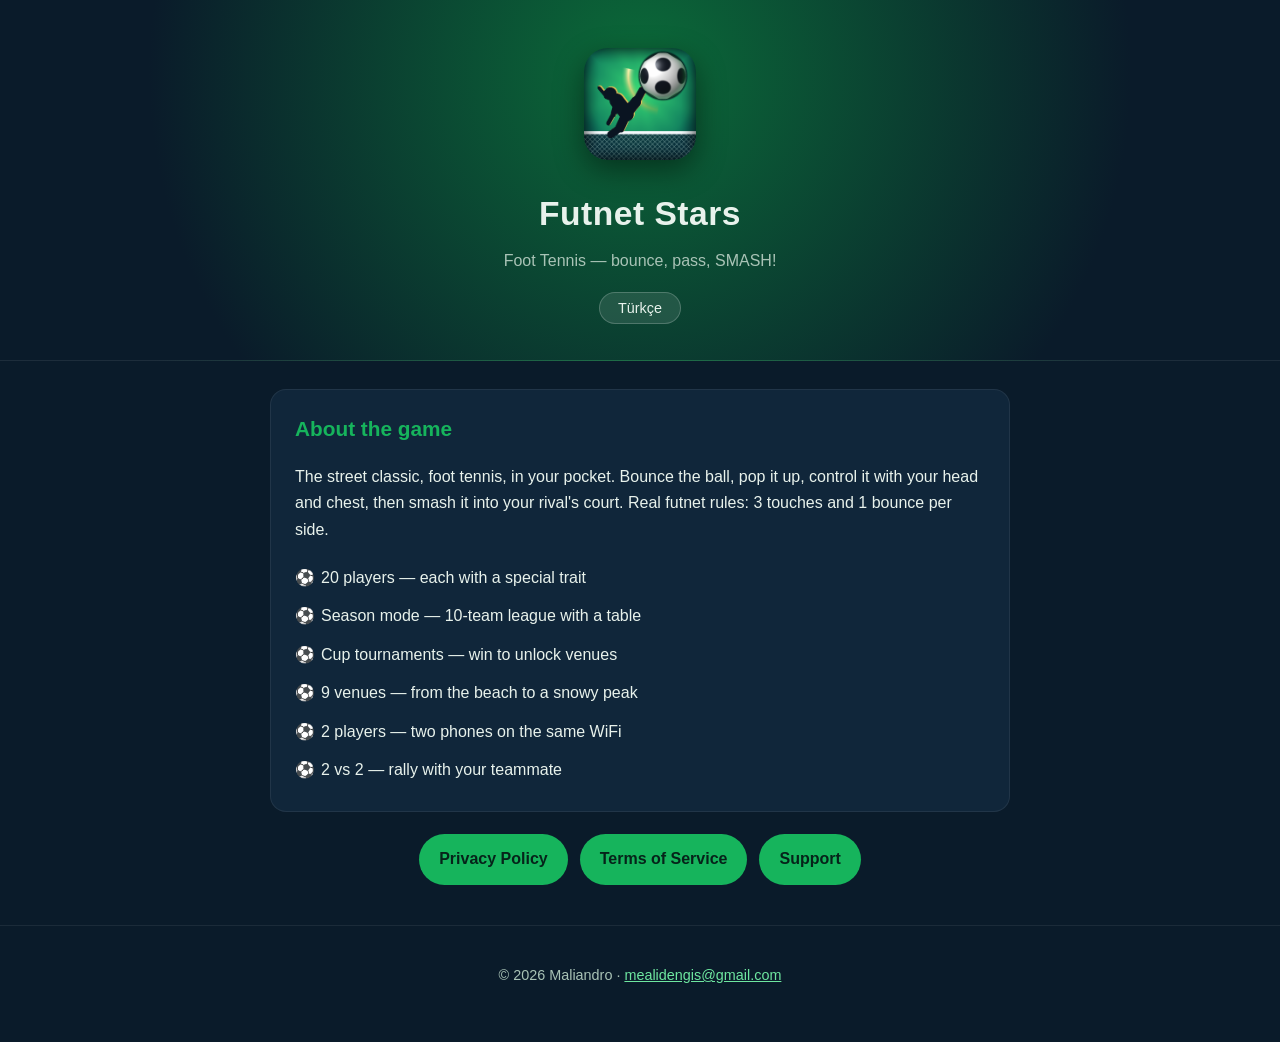
==== index.html @ ee5f4682 "Futnet Stars: gizlilik politikasi, kullanim sartlari ve destek sayfalari" ====
<!doctype html>
<html lang="tr">
<head>
<meta charset="utf-8">
<meta name="viewport" content="width=device-width, initial-scale=1">
<title>Futnet Stars — Ayak Tenisi</title>
<meta name="description" content="Futnet Stars: 3D ayak tenisi oyunu. 20 futbolcu, 9 mekan, sezon, kupalar ve 2 kişilik mod.">
<link rel="icon" href="icon.png">
<link rel="stylesheet" href="style.css">
</head>
<body>
<header class="hero">
  <img class="icon" src="icon.png" alt="Futnet Stars">
  <h1>Futnet Stars</h1>
  <p class="tag" data-tr="Ayak Tenisi — sektir, pasla, SMAÇLA!" data-en="Foot Tennis — bounce, pass, SMASH!">Ayak Tenisi — sektir, pasla, SMAÇLA!</p>
  <button id="lang" class="langbtn">English</button>
</header>

<main>
  <section class="card">
    <h2 data-tr="Oyun hakkında" data-en="About the game">Oyun hakkında</h2>
    <p data-tr="Sokakların klasiği ayak tenisi, cebinde. Topu sektir, kendine yükselt, kafan ve göğsünle kontrol et, sonra rakibin sahasına smaçla. Gerçek futnet kuralları: her tarafta 3 dokunuş, 1 sekme hakkı."
       data-en="The street classic, foot tennis, in your pocket. Bounce the ball, pop it up, control it with your head and chest, then smash it into your rival's court. Real futnet rules: 3 touches and 1 bounce per side.">
      Sokakların klasiği ayak tenisi, cebinde. Topu sektir, kendine yükselt, kafan ve göğsünle kontrol et, sonra rakibin sahasına smaçla. Gerçek futnet kuralları: her tarafta 3 dokunuş, 1 sekme hakkı.
    </p>
    <ul class="feat">
      <li data-tr="20 futbolcu — her birinin özel yeteneği var" data-en="20 players — each with a special trait"></li>
      <li data-tr="Sezon modu — 10 takımlı lig, puan tablosu" data-en="Season mode — 10-team league with a table"></li>
      <li data-tr="Kupa turnuvaları — kazan, yeni mekan aç" data-en="Cup tournaments — win to unlock venues"></li>
      <li data-tr="9 mekan — plajdan karlı dağa" data-en="9 venues — from the beach to a snowy peak"></li>
      <li data-tr="2 kişilik — aynı WiFi'de iki telefon" data-en="2 players — two phones on the same WiFi"></li>
      <li data-tr="2'ye 2 — takım arkadaşınla paslaş" data-en="2 vs 2 — rally with your teammate"></li>
    </ul>
  </section>

  <nav class="links">
    <a href="privacy.html" data-tr="Gizlilik Politikası" data-en="Privacy Policy">Gizlilik Politikası</a>
    <a href="terms.html" data-tr="Kullanım Şartları" data-en="Terms of Service">Kullanım Şartları</a>
    <a href="support.html" data-tr="Destek" data-en="Support">Destek</a>
  </nav>
</main>

<footer>
  <p>© 2026 Maliandro · <a href="mailto:mealidengis@gmail.com">mealidengis@gmail.com</a></p>
</footer>
<script src="lang.js"></script>
</body>
</html>
---- style.css ----
:root {
  --green: #16b45c;
  --green-deep: #0b6b39;
  --navy: #0a1b2a;
  --navy-soft: #10263a;
  --text: #e8f2ec;
  --muted: #a9c3b6;
}
* { box-sizing: border-box; }
body {
  margin: 0;
  font-family: -apple-system, BlinkMacSystemFont, "Segoe UI", Roboto, Arial, sans-serif;
  background: var(--navy);
  color: var(--text);
  line-height: 1.65;
}
a { color: #6ee7a0; }
.hero {
  text-align: center;
  padding: 48px 20px 36px;
  background: radial-gradient(circle at 50% 20%, var(--green-deep), var(--navy) 70%);
  border-bottom: 1px solid rgba(255,255,255,.08);
}
.hero .icon {
  width: 112px; height: 112px;
  border-radius: 24px;
  box-shadow: 0 10px 30px rgba(0,0,0,.45);
}
.hero h1 { margin: 18px 0 6px; font-size: 2.1rem; letter-spacing: .5px; }
.hero .tag { margin: 0; color: var(--muted); }
.langbtn {
  margin-top: 18px;
  background: rgba(255,255,255,.1);
  color: var(--text);
  border: 1px solid rgba(255,255,255,.2);
  border-radius: 999px;
  padding: 7px 18px;
  font-size: .9rem;
  cursor: pointer;
}
.langbtn:hover { background: rgba(255,255,255,.18); }
main { max-width: 780px; margin: 0 auto; padding: 28px 20px 40px; }
.card {
  background: var(--navy-soft);
  border: 1px solid rgba(255,255,255,.07);
  border-radius: 16px;
  padding: 22px 24px;
  margin-bottom: 22px;
}
h2 { color: var(--green); margin-top: 0; font-size: 1.3rem; }
h3 { color: #cfe9db; font-size: 1.05rem; margin: 22px 0 6px; }
.feat { list-style: none; padding: 0; margin: 16px 0 0; }
.feat li { padding: 6px 0 6px 26px; position: relative; }
.feat li::before { content: "⚽"; position: absolute; left: 0; }
.links { display: flex; flex-wrap: wrap; gap: 12px; justify-content: center; }
.links a {
  background: var(--green);
  color: #06231a;
  font-weight: 700;
  text-decoration: none;
  padding: 12px 20px;
  border-radius: 999px;
}
.links a:hover { background: #22d06c; }
.back { display: inline-block; margin-bottom: 18px; color: var(--muted); text-decoration: none; }
footer {
  text-align: center;
  padding: 24px 20px 40px;
  color: var(--muted);
  font-size: .9rem;
  border-top: 1px solid rgba(255,255,255,.07);
}
.updated { color: var(--muted); font-size: .88rem; font-style: italic; }
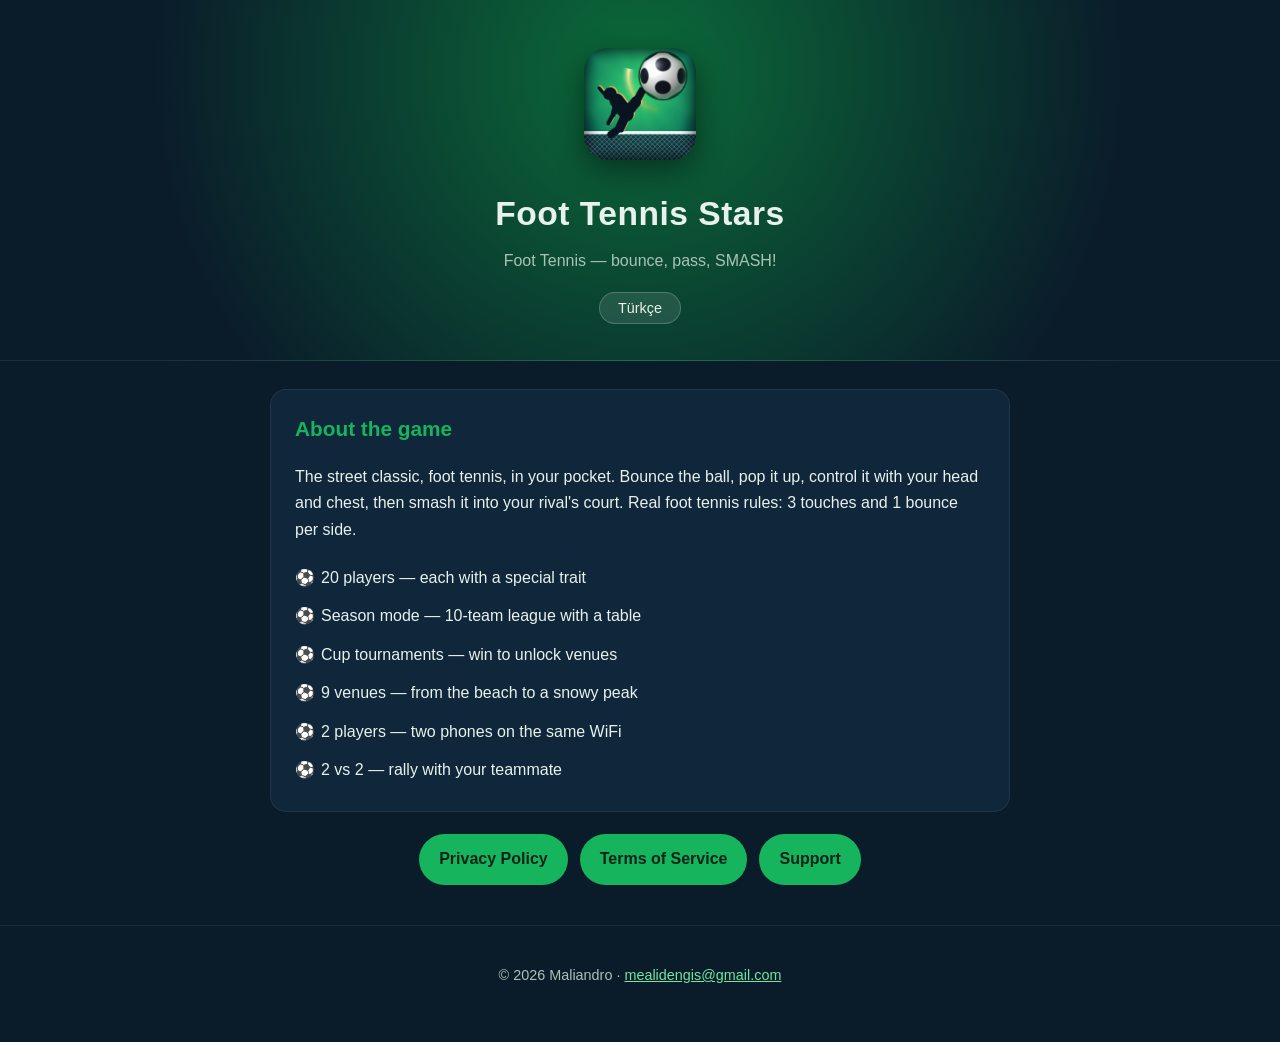
==== commit eb9199ee: "Ad degisikligi: Futnet Stars -> Foot Tennis Stars" ====
--- a/index.html
+++ b/index.html
@@ -3,15 +3,15 @@
 <head>
 <meta charset="utf-8">
 <meta name="viewport" content="width=device-width, initial-scale=1">
-<title>Futnet Stars — Ayak Tenisi</title>
-<meta name="description" content="Futnet Stars: 3D ayak tenisi oyunu. 20 futbolcu, 9 mekan, sezon, kupalar ve 2 kişilik mod.">
+<title>Foot Tennis Stars — Ayak Tenisi</title>
+<meta name="description" content="Foot Tennis Stars: 3D ayak tenisi oyunu. 20 futbolcu, 9 mekan, sezon, kupalar ve 2 kişilik mod.">
 <link rel="icon" href="icon.png">
 <link rel="stylesheet" href="style.css">
 </head>
 <body>
 <header class="hero">
-  <img class="icon" src="icon.png" alt="Futnet Stars">
-  <h1>Futnet Stars</h1>
+  <img class="icon" src="icon.png" alt="Foot Tennis Stars">
+  <h1>Foot Tennis Stars</h1>
   <p class="tag" data-tr="Ayak Tenisi — sektir, pasla, SMAÇLA!" data-en="Foot Tennis — bounce, pass, SMASH!">Ayak Tenisi — sektir, pasla, SMAÇLA!</p>
   <button id="lang" class="langbtn">English</button>
 </header>
@@ -19,9 +19,9 @@
 <main>
   <section class="card">
     <h2 data-tr="Oyun hakkında" data-en="About the game">Oyun hakkında</h2>
-    <p data-tr="Sokakların klasiği ayak tenisi, cebinde. Topu sektir, kendine yükselt, kafan ve göğsünle kontrol et, sonra rakibin sahasına smaçla. Gerçek futnet kuralları: her tarafta 3 dokunuş, 1 sekme hakkı."
-       data-en="The street classic, foot tennis, in your pocket. Bounce the ball, pop it up, control it with your head and chest, then smash it into your rival's court. Real futnet rules: 3 touches and 1 bounce per side.">
-      Sokakların klasiği ayak tenisi, cebinde. Topu sektir, kendine yükselt, kafan ve göğsünle kontrol et, sonra rakibin sahasına smaçla. Gerçek futnet kuralları: her tarafta 3 dokunuş, 1 sekme hakkı.
+    <p data-tr="Sokakların klasiği ayak tenisi, cebinde. Topu sektir, kendine yükselt, kafan ve göğsünle kontrol et, sonra rakibin sahasına smaçla. Gerçek ayak tenisi kuralları: her tarafta 3 dokunuş, 1 sekme hakkı."
+       data-en="The street classic, foot tennis, in your pocket. Bounce the ball, pop it up, control it with your head and chest, then smash it into your rival's court. Real foot tennis rules: 3 touches and 1 bounce per side.">
+      Sokakların klasiği ayak tenisi, cebinde. Topu sektir, kendine yükselt, kafan ve göğsünle kontrol et, sonra rakibin sahasına smaçla. Gerçek ayak tenisi kuralları: her tarafta 3 dokunuş, 1 sekme hakkı.
     </p>
     <ul class="feat">
       <li data-tr="20 futbolcu — her birinin özel yeteneği var" data-en="20 players — each with a special trait"></li>
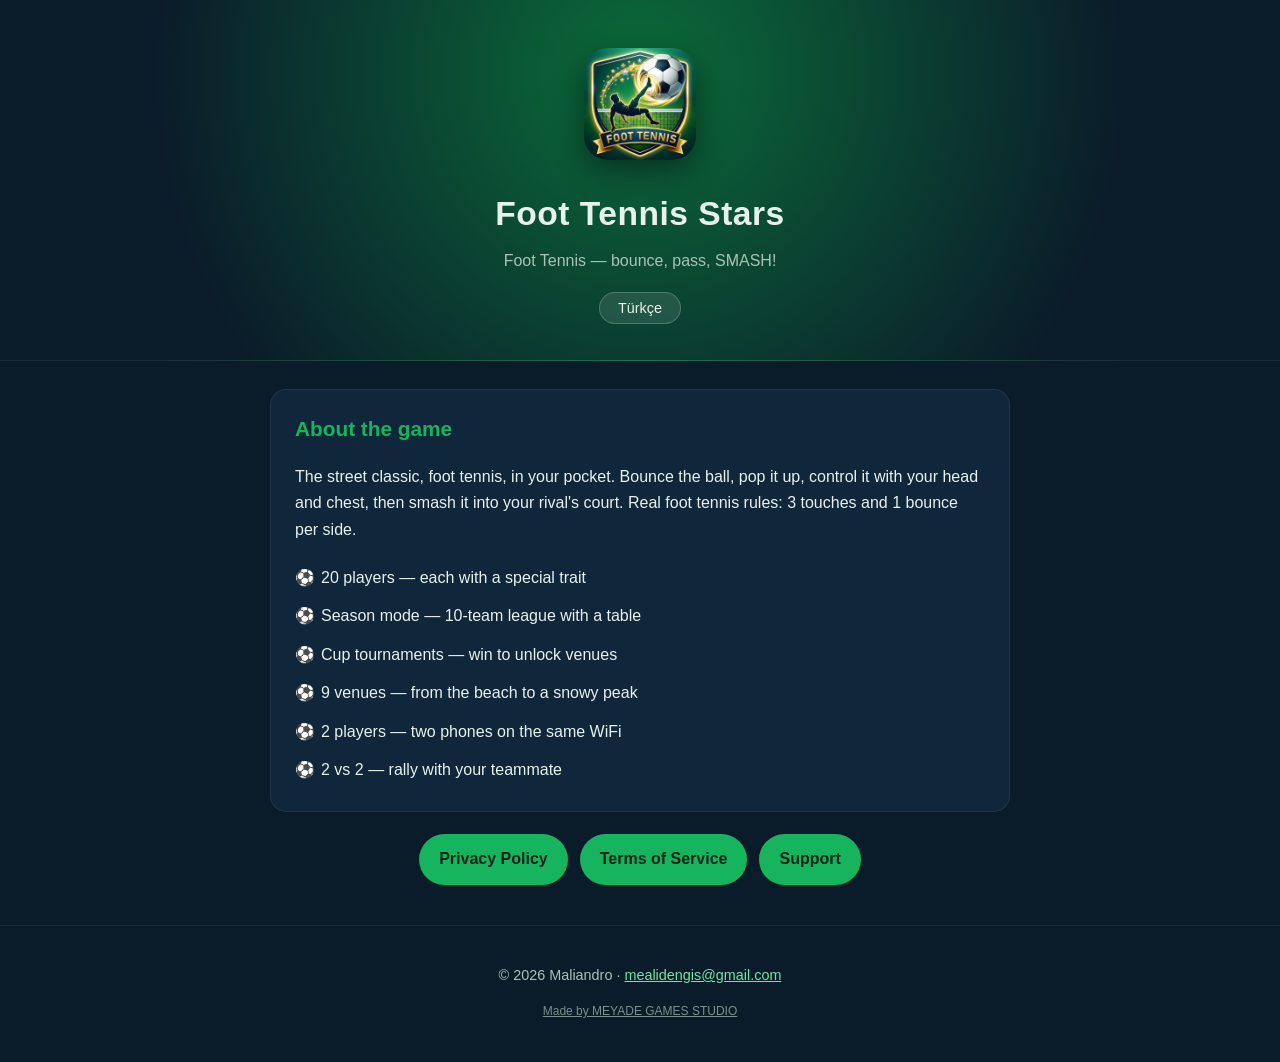
==== commit 0ced497d: "Footer credit link to MEYADE GAMES STUDIO Co-Authored-By: Claude Opus 5.5 <noreply@anthropic.com>" ====
--- a/index.html
+++ b/index.html
@@ -42,7 +42,7 @@
 
 <footer>
   <p>© 2026 Maliandro · <a href="mailto:mealidengis@gmail.com">mealidengis@gmail.com</a></p>
-</footer>
+<div style="margin-top:8px;font-size:12px;opacity:.7"><a href="https://meyadegamesstudio.vercel.app" style="color:inherit">Made by MEYADE GAMES STUDIO</a></div></footer>
 <script src="lang.js"></script>
 </body>
 </html>
